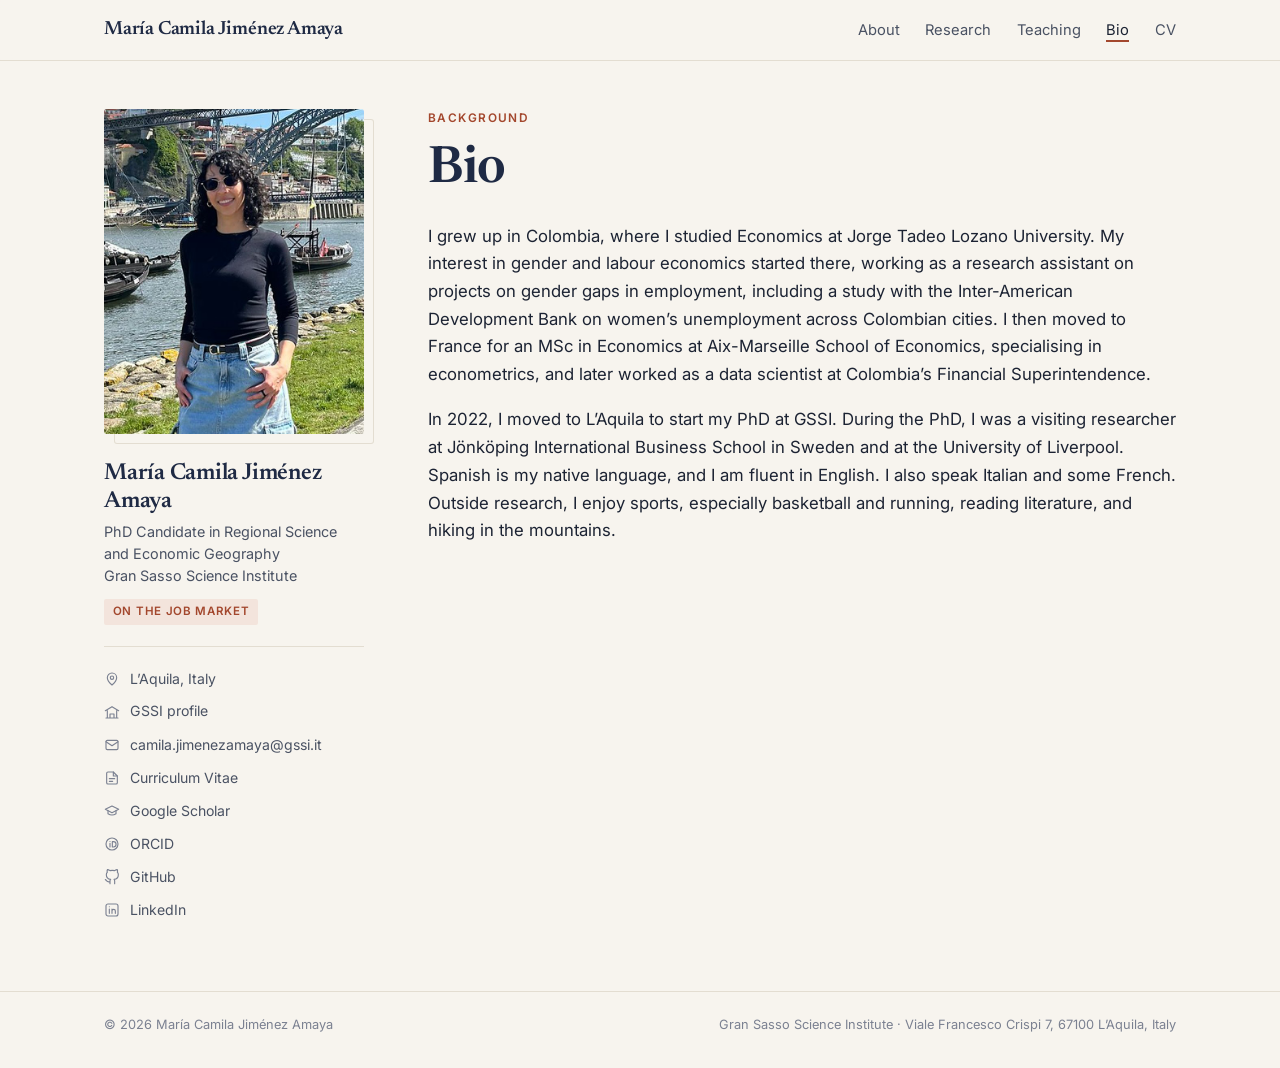
==== bio.html @ 584007d5 "Add Bio page and menu link Co-Authored-By: Claude Opus 5.5 <noreply@anthropic.com> Claude-Session: h" ====
<!DOCTYPE html>
<html lang="en">
<head>
  <meta charset="utf-8">
  <meta name="viewport" content="width=device-width, initial-scale=1">
  <title>Bio · María Camila Jiménez Amaya</title>
  <meta name="description" content="María Camila Jiménez Amaya, PhD candidate in Regional Science and Economic Geography at the Gran Sasso Science Institute. Labor economics, gender gaps and regional labor markets.">
  <meta name="author" content="María Camila Jiménez Amaya">
  <meta property="og:title" content="Bio · María Camila Jiménez Amaya">
  <meta property="og:description" content="María Camila Jiménez Amaya, PhD candidate in Regional Science and Economic Geography at the Gran Sasso Science Institute. Labor economics, gender gaps and regional labor markets.">
  <meta property="og:type" content="website">
  <link rel="icon" href="assets/img/favicon.svg" type="image/svg+xml">
  <link rel="preconnect" href="https://fonts.googleapis.com">
  <link rel="preconnect" href="https://fonts.gstatic.com" crossorigin>
  <link href="https://fonts.googleapis.com/css2?family=Inter:wght@400;500;600;700&family=Newsreader:ital,opsz,wght@0,6..72,400;0,6..72,600;1,6..72,400&display=swap" rel="stylesheet">
  <link rel="stylesheet" href="assets/css/style.css">
</head>
<body>
<a class="skip-link" href="#content">Skip to content</a>

<header class="site-header">
  <div class="inner">
    <a class="brand" href="index.html">María Camila Jiménez Amaya</a>
    <nav aria-label="Main">
      <ul class="nav">
        <li><a href="index.html">About</a></li>
        <li><a href="research.html">Research</a></li>
        <li><a href="teaching.html">Teaching</a></li>
        <li><a href="bio.html" aria-current="page">Bio</a></li>
        <li><a href="files/CV_Jimenez_Amaya.pdf">CV</a></li>
      </ul>
    </nav>
  </div>
</header>

<div class="layout">

  <aside class="profile" aria-label="Profile">
    <img class="portrait" src="assets/img/profile.jpg" alt="Portrait of María Camila Jiménez Amaya" width="640" height="800">
    <h2>María Camila Jiménez Amaya</h2>
    <p class="role">PhD Candidate in Regional Science and Economic Geography<br>Gran Sasso Science Institute</p>
    <span class="jm-badge">On the job market</span>
    <ul>
      <li><svg class="icon" viewBox="0 0 24 24" fill="none" stroke="currentColor" stroke-width="1.7" stroke-linecap="round" stroke-linejoin="round" aria-hidden="true"><path d="M12 21s-7-6.2-7-11a7 7 0 0 1 14 0c0 4.8-7 11-7 11z"/><circle cx="12" cy="10" r="2.5"/></svg>L’Aquila, Italy</li>
      <li><svg class="icon" viewBox="0 0 24 24" fill="none" stroke="currentColor" stroke-width="1.7" stroke-linecap="round" stroke-linejoin="round" aria-hidden="true"><path d="M3 21h18M5 21V10M19 21V10M9 21v-6h6v6M2 10l10-6 10 6"/></svg><a href="https://www.gssi.it/people/students/students-social-science-gssi-cities/item/20030-jimenez-amaya-maria-camila">GSSI profile</a></li>
      <li><svg class="icon" viewBox="0 0 24 24" fill="none" stroke="currentColor" stroke-width="1.7" stroke-linecap="round" stroke-linejoin="round" aria-hidden="true"><rect x="3" y="5" width="18" height="14" rx="2"/><path d="m3 7 9 6 9-6"/></svg><a href="mailto:camila.jimenezamaya@gssi.it">camila.jimenezamaya@gssi.it</a></li>
      <li><svg class="icon" viewBox="0 0 24 24" fill="none" stroke="currentColor" stroke-width="1.7" stroke-linecap="round" stroke-linejoin="round" aria-hidden="true"><path d="M14 3H6a2 2 0 0 0-2 2v14a2 2 0 0 0 2 2h12a2 2 0 0 0 2-2V9z"/><path d="M14 3v6h6M8 13h8M8 17h5"/></svg><a href="files/CV_Jimenez_Amaya.pdf">Curriculum Vitae</a></li>
      <li><svg class="icon" viewBox="0 0 24 24" fill="none" stroke="currentColor" stroke-width="1.7" stroke-linecap="round" stroke-linejoin="round" aria-hidden="true"><path d="M2 9.5 12 4.5l10 5-10 5z"/><path d="M6 11.5v4.5c3.3 2.2 8.7 2.2 12 0v-4.5"/></svg><a href="https://scholar.google.com/citations?user=z1n71UMAAAAJ&amp;hl=en">Google Scholar</a></li>
      <li><svg class="icon" viewBox="0 0 24 24" fill="none" stroke="currentColor" stroke-width="1.7" stroke-linecap="round" stroke-linejoin="round" aria-hidden="true"><circle cx="12" cy="12" r="9"/><path d="M9 8.2v.01M9 10.8V16.5M12.5 8.5h1.6a4 4 0 0 1 0 8h-1.6z"/></svg><a href="https://orcid.org/0000-0001-6446-1779">ORCID</a></li>
      <li><svg class="icon" viewBox="0 0 24 24" fill="none" stroke="currentColor" stroke-width="1.7" stroke-linecap="round" stroke-linejoin="round" aria-hidden="true"><path d="M9 19c-5 1.5-5-2.5-7-3m14 6v-3.87a3.37 3.37 0 0 0-.94-2.61c3.14-.35 6.44-1.54 6.44-7A5.44 5.44 0 0 0 20 4.77 5.07 5.07 0 0 0 19.91 1S18.73.65 16 2.48a13.38 13.38 0 0 0-7 0C6.27.65 5.09 1 5.09 1A5.07 5.07 0 0 0 5 4.77a5.44 5.44 0 0 0-1.5 3.78c0 5.42 3.3 6.61 6.44 7A3.37 3.37 0 0 0 9 18.13V22"/></svg><a href="https://github.com/mariacjimeneza">GitHub</a></li>
      <li><svg class="icon" viewBox="0 0 24 24" fill="none" stroke="currentColor" stroke-width="1.7" stroke-linecap="round" stroke-linejoin="round" aria-hidden="true"><rect x="3" y="3" width="18" height="18" rx="3"/><path d="M8 10.5V17M8 7.2v.01M12 17v-6.5M12 13.5a2.5 2.5 0 0 1 5 0V17"/></svg><a href="https://www.linkedin.com/in/mar%C3%ADa-camila-jim%C3%A9nez-amaya-291373195/">LinkedIn</a></li>
    </ul>
  </aside>

  <main id="content">

    <p class="eyebrow">Background</p>
    <h1>Bio</h1>

    <div class="lede">
      <p>I grew up in Colombia, where I studied Economics at Jorge Tadeo Lozano University. My interest in gender
      and labour economics started there, working as a research assistant on projects on gender gaps in
      employment, including a study with the Inter-American Development Bank on women’s unemployment across
      Colombian cities. I then moved to France for an MSc in Economics at Aix-Marseille School of Economics,
      specialising in econometrics, and later worked as a data scientist at Colombia’s Financial Superintendence.</p>

      <p>In 2022, I moved to L’Aquila to start my PhD at GSSI. During the PhD, I was a visiting researcher at
      Jönköping International Business School in Sweden and at the University of Liverpool. Spanish is my native
      language, and I am fluent in English. I also speak Italian and some French. Outside research, I enjoy
      sports, especially basketball and running, reading literature, and hiking in the mountains.</p>
    </div>

  </main>
</div>

<footer class="site-footer">
  <div class="inner">
    <span>© 2026 María Camila Jiménez Amaya</span>
    <span>Gran Sasso Science Institute · Viale Francesco Crispi 7, 67100 L’Aquila, Italy</span>
  </div>
</footer>
</body>
</html>
---- assets/css/style.css ----
/* ==========================================================================
   María Camila Jiménez Amaya — personal academic website
   Plain HTML/CSS, no build step. Colours and fonts are set in :root below.
   ========================================================================== */

:root {
  --bg: #f7f4ee;          /* warm paper */
  --surface: #fffdf9;     /* cards */
  --ink: #1c2333;         /* body text */
  --ink-soft: #4a5263;    /* secondary text */
  --muted: #7b8191;       /* dates, meta */
  --rule: #e3ddd1;        /* hairlines */
  --accent: #a3472d;      /* terracotta: labels, links on hover */
  --accent-soft: #f3e4dc;
  --navy: #1f2a44;        /* buttons, name */
  --link: #24467a;

  --serif: "Newsreader", "Source Serif 4", Georgia, "Times New Roman", serif;
  --sans: "Inter", -apple-system, BlinkMacSystemFont, "Segoe UI", Roboto, Helvetica, Arial, sans-serif;

  --maxw: 1120px;
  --sidebar: 260px;
}

*,
*::before,
*::after { box-sizing: border-box; }

html { -webkit-text-size-adjust: 100%; scroll-behavior: smooth; }

body {
  margin: 0;
  background: var(--bg);
  color: var(--ink);
  font-family: var(--sans);
  font-size: 16px;
  line-height: 1.65;
  -webkit-font-smoothing: antialiased;
}

a { color: var(--link); text-decoration: none; border-bottom: 1px solid transparent; transition: color .15s, border-color .15s; }
a:hover { color: var(--accent); border-bottom-color: currentColor; }
a:focus-visible, button:focus-visible, summary:focus-visible { outline: 2px solid var(--accent); outline-offset: 3px; border-radius: 2px; }

img { max-width: 100%; display: block; }

.skip-link { position: absolute; left: -9999px; }
.skip-link:focus { left: 1rem; top: 1rem; background: var(--navy); color: #fff; padding: .5rem .75rem; z-index: 10; }

/* ---------- Top navigation ---------- */
.site-header {
  position: sticky; top: 0; z-index: 5;
  background: rgba(247, 244, 238, .92);
  backdrop-filter: saturate(140%) blur(6px);
  border-bottom: 1px solid var(--rule);
}
.site-header .inner {
  max-width: var(--maxw); margin: 0 auto; padding: .9rem 1.5rem;
  display: flex; align-items: center; justify-content: space-between; gap: 1rem;
}
.brand { font-family: var(--serif); font-size: 1.2rem; font-weight: 600; color: var(--navy); border: 0; letter-spacing: -.01em; }
.brand:hover { border: 0; color: var(--navy); }
.nav { display: flex; gap: 1.6rem; list-style: none; margin: 0; padding: 0; font-size: .92rem; }
.nav a { color: var(--ink-soft); border: 0; padding: .2rem 0; }
.nav a:hover { color: var(--ink); }
.nav a[aria-current="page"] { color: var(--ink); box-shadow: inset 0 -2px 0 var(--accent); }

/* ---------- Page layout ---------- */
.layout {
  max-width: var(--maxw); margin: 0 auto; padding: 3rem 1.5rem 4rem;
  display: grid; grid-template-columns: var(--sidebar) minmax(0, 1fr); gap: 4rem;
}

/* ---------- Sidebar (profile) ---------- */
.profile { position: sticky; top: 5.5rem; align-self: start; }
.portrait {
  width: 100%; height: auto; aspect-ratio: 4 / 5; object-fit: cover; object-position: center top;
  border-radius: 3px;
  box-shadow: 10px 10px 0 -1px var(--bg), 10px 10px 0 0 var(--rule);
}
/* Placeholder shown until a photo is added (see README). */
.portrait.placeholder {
  display: grid; place-items: center;
  background: linear-gradient(160deg, #e9e2d5, #d9cfbf);
  font-family: var(--serif); font-size: 3.4rem; color: var(--navy); letter-spacing: .02em;
}
.profile h2 { font-family: var(--serif); font-weight: 600; font-size: 1.45rem; line-height: 1.2; margin: 1.6rem 0 .35rem; color: var(--navy); letter-spacing: -.01em; }
.profile .role { margin: 0; font-size: .9rem; color: var(--ink-soft); line-height: 1.5; }
.profile .jm-badge {
  display: inline-block; margin-top: .8rem; padding: .22rem .55rem;
  font-size: .72rem; font-weight: 600; letter-spacing: .06em; text-transform: uppercase;
  color: var(--accent); background: var(--accent-soft); border-radius: 2px;
}
.profile ul { list-style: none; padding: 0; margin: 1.3rem 0 0; border-top: 1px solid var(--rule); padding-top: 1rem; font-size: .88rem; }
.profile li { display: flex; align-items: center; gap: .6rem; padding: .28rem 0; color: var(--ink-soft); }
.profile li a { color: var(--ink-soft); }
.profile li a:hover { color: var(--accent); }
.icon { width: 16px; height: 16px; flex: none; color: var(--muted); }

/* ---------- Main content ---------- */
main { min-width: 0; }
.eyebrow {
  font-size: .74rem; font-weight: 600; letter-spacing: .12em; text-transform: uppercase;
  color: var(--accent); margin: 0 0 .9rem;
}
h1 {
  font-family: var(--serif); font-weight: 600; color: var(--navy);
  font-size: clamp(2.2rem, 4.2vw, 3.2rem); line-height: 1.08; letter-spacing: -.02em;
  margin: 0 0 1.5rem;
}
h2.section {
  font-family: var(--serif); font-weight: 600; color: var(--navy);
  font-size: 1.6rem; letter-spacing: -.01em; margin: 3.2rem 0 1.2rem;
  padding-top: 1.4rem; border-top: 1px solid var(--rule);
}
h3 { font-family: var(--serif); font-weight: 600; color: var(--navy); }

.lede p { font-size: 1.05rem; color: var(--ink); margin: 0 0 1.1rem; max-width: 68ch; }
.lede strong { color: var(--navy); }

.callout {
  border-left: 3px solid var(--accent); background: var(--surface);
  padding: .9rem 1.1rem; margin: 1.6rem 0; max-width: 68ch; font-size: .98rem;
}
.callout strong { color: var(--navy); }

.actions { display: flex; flex-wrap: wrap; gap: .6rem; margin: 1.6rem 0 0; }
.btn {
  display: inline-flex; align-items: center; gap: .4rem;
  font-size: .86rem; font-weight: 600; padding: .55rem 1rem; border-radius: 2px;
  border: 1px solid var(--navy); color: var(--navy); background: transparent;
}
.btn:hover { background: var(--navy); color: #fff; border-color: var(--navy); }
.btn.solid { background: var(--navy); color: #fff; }
.btn.solid:hover { background: var(--accent); border-color: var(--accent); }

.tags { display: flex; flex-wrap: wrap; gap: .45rem; padding: 0; margin: 0; list-style: none; }
.tags li {
  font-size: .8rem; padding: .25rem .6rem; border: 1px solid var(--rule); background: var(--surface);
  border-radius: 2px; color: var(--ink-soft);
}

/* Timeline-style lists (education, experience) */
.entries { list-style: none; padding: 0; margin: 0; }
.entries li { display: grid; grid-template-columns: 8.5rem 1fr; gap: 1.2rem; padding: .7rem 0; border-bottom: 1px dashed var(--rule); }
.entries li:last-child { border-bottom: 0; }
.entries .when { font-size: .84rem; color: var(--muted); font-variant-numeric: tabular-nums; padding-top: .1rem; }
.entries .what { font-size: .96rem; }
.entries .what b { color: var(--navy); font-weight: 600; }
.entries .what span { display: block; color: var(--ink-soft); font-size: .9rem; }

/* ---------- Research: paper cards (Karge-style) ---------- */
.paper {
  display: grid; grid-template-columns: minmax(200px, 15rem) 1fr; gap: 2rem;
  background: var(--surface); border: 1px solid var(--rule); border-top: 3px solid var(--accent);
  padding: 1.8rem; margin: 0 0 1.4rem;
}
.paper .label { font-size: .7rem; font-weight: 700; letter-spacing: .12em; text-transform: uppercase; color: var(--accent); margin: 0 0 .7rem; }
.paper h3 { font-size: 1.55rem; line-height: 1.15; margin: 0 0 .6rem; letter-spacing: -.01em; }
.paper .authors { font-size: .88rem; color: var(--ink-soft); font-style: italic; margin: 0 0 1rem; }
.paper .abstract { font-size: .95rem; color: var(--ink); margin: 0; }
.paper .abstract p { margin: 0 0 .8rem; }
.paper.wip { border-top-color: var(--rule); }
.paper.wip .label { color: var(--muted); }

/* Publication list */
.pubs { list-style: none; padding: 0; margin: 0; }
.pubs > li { padding: 1.1rem 0; border-bottom: 1px solid var(--rule); }
.pubs > li:last-child { border-bottom: 0; }
.pub-title { font-family: var(--serif); font-size: 1.18rem; font-weight: 600; color: var(--navy); line-height: 1.3; margin: 0 0 .25rem; }
.pub-meta { font-size: .9rem; color: var(--ink-soft); margin: 0; }
.pub-meta em { color: var(--ink); }
.pub-links { display: flex; flex-wrap: wrap; gap: 1rem; margin-top: .5rem; font-size: .84rem; }
.pub-links a, .pub-links summary { font-weight: 600; }
details summary { cursor: pointer; color: var(--link); list-style: none; display: inline; }
details summary::-webkit-details-marker { display: none; }
details summary::after { content: " +"; }
details[open] summary::after { content: " −"; }
details[open] summary { color: var(--accent); }
details .abstract-text { font-size: .92rem; color: var(--ink-soft); margin: .6rem 0 0; max-width: 72ch; }
.pub-row { display: flex; flex-wrap: wrap; gap: 1rem; align-items: baseline; margin-top: .5rem; font-size: .84rem; }

/* ---------- Teaching (Champalaune-style) ---------- */
.inst { margin: 0 0 2rem; }
.inst h3 { font-size: 1.2rem; margin: 0 0 .6rem; }
.courses { list-style: none; padding: 0; margin: 0; }
.courses li { padding: .55rem 0 .55rem 1rem; border-left: 2px solid var(--rule); margin-bottom: .4rem; }
.courses .course { font-weight: 600; color: var(--ink); }
.courses .term { font-style: italic; color: var(--muted); font-weight: 400; }
.courses .detail { display: block; font-size: .9rem; color: var(--ink-soft); }

/* Placeholder marker — search the code for "TODO" to find every one. */
.todo { background: #fff3c4; color: #6b5200; padding: 0 .25rem; border-radius: 2px; font-style: normal; }

/* ---------- Footer ---------- */
.site-footer { border-top: 1px solid var(--rule); }
.site-footer .inner { max-width: var(--maxw); margin: 0 auto; padding: 1.4rem 1.5rem 2rem; font-size: .8rem; color: var(--muted); display: flex; justify-content: space-between; flex-wrap: wrap; gap: .5rem; }
.site-footer a { color: var(--muted); }

/* ---------- Responsive ---------- */
@media (max-width: 900px) {
  .layout { grid-template-columns: 1fr; gap: 2.5rem; padding-top: 2rem; }
  .profile { position: static; display: grid; grid-template-columns: 120px 1fr; gap: 0 1.3rem; align-items: start; }
  .portrait { grid-row: span 4; box-shadow: none; }
  .portrait.placeholder { font-size: 2rem; }
  .profile h2 { margin-top: 0; }
  .profile ul { grid-column: 1 / -1; }
  .paper { grid-template-columns: 1fr; gap: 1rem; padding: 1.4rem; }
}
@media (max-width: 560px) {
  .site-header .inner { flex-direction: column; align-items: flex-start; gap: .4rem; }
  .nav { gap: 1.1rem; }
  .entries li { grid-template-columns: 1fr; gap: .1rem; }
  .profile { grid-template-columns: 96px 1fr; }
}

@media print {
  .site-header, .profile ul, .actions, .site-footer { display: none; }
  .layout { display: block; padding: 0; }
  body { background: #fff; }
}
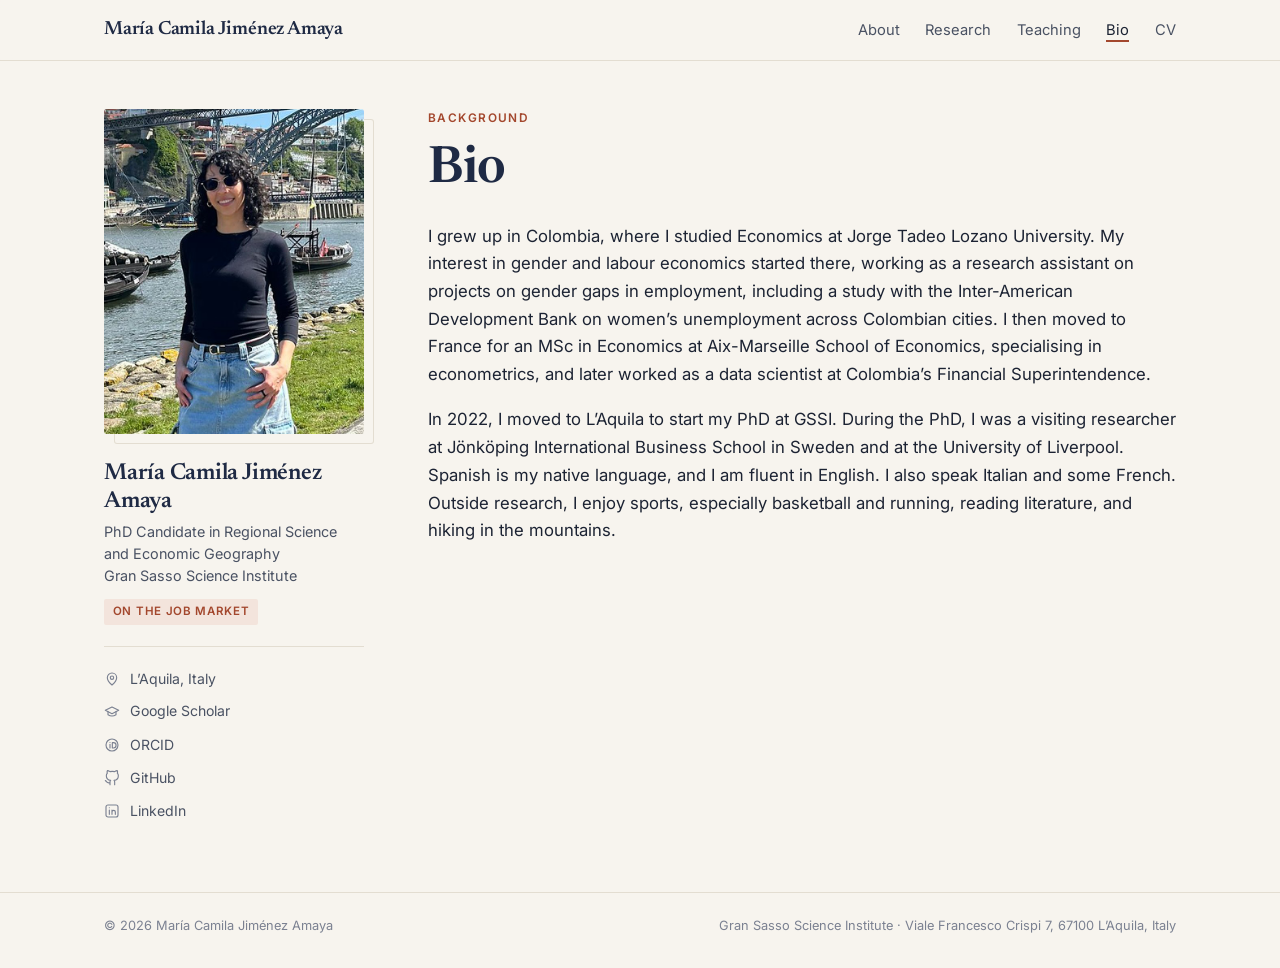
==== commit 6b541d8e: "Sidebar: remove email, CV and GSSI profile links Co-Authored-By: Claude Opus 5.5 <noreply@anthropic." ====
--- a/bio.html
+++ b/bio.html
@@ -42,9 +42,6 @@
     <span class="jm-badge">On the job market</span>
     <ul>
       <li><svg class="icon" viewBox="0 0 24 24" fill="none" stroke="currentColor" stroke-width="1.7" stroke-linecap="round" stroke-linejoin="round" aria-hidden="true"><path d="M12 21s-7-6.2-7-11a7 7 0 0 1 14 0c0 4.8-7 11-7 11z"/><circle cx="12" cy="10" r="2.5"/></svg>L’Aquila, Italy</li>
-      <li><svg class="icon" viewBox="0 0 24 24" fill="none" stroke="currentColor" stroke-width="1.7" stroke-linecap="round" stroke-linejoin="round" aria-hidden="true"><path d="M3 21h18M5 21V10M19 21V10M9 21v-6h6v6M2 10l10-6 10 6"/></svg><a href="https://www.gssi.it/people/students/students-social-science-gssi-cities/item/20030-jimenez-amaya-maria-camila">GSSI profile</a></li>
-      <li><svg class="icon" viewBox="0 0 24 24" fill="none" stroke="currentColor" stroke-width="1.7" stroke-linecap="round" stroke-linejoin="round" aria-hidden="true"><rect x="3" y="5" width="18" height="14" rx="2"/><path d="m3 7 9 6 9-6"/></svg><a href="mailto:camila.jimenezamaya@gssi.it">camila.jimenezamaya@gssi.it</a></li>
-      <li><svg class="icon" viewBox="0 0 24 24" fill="none" stroke="currentColor" stroke-width="1.7" stroke-linecap="round" stroke-linejoin="round" aria-hidden="true"><path d="M14 3H6a2 2 0 0 0-2 2v14a2 2 0 0 0 2 2h12a2 2 0 0 0 2-2V9z"/><path d="M14 3v6h6M8 13h8M8 17h5"/></svg><a href="files/CV_Jimenez_Amaya.pdf">Curriculum Vitae</a></li>
       <li><svg class="icon" viewBox="0 0 24 24" fill="none" stroke="currentColor" stroke-width="1.7" stroke-linecap="round" stroke-linejoin="round" aria-hidden="true"><path d="M2 9.5 12 4.5l10 5-10 5z"/><path d="M6 11.5v4.5c3.3 2.2 8.7 2.2 12 0v-4.5"/></svg><a href="https://scholar.google.com/citations?user=z1n71UMAAAAJ&amp;hl=en">Google Scholar</a></li>
       <li><svg class="icon" viewBox="0 0 24 24" fill="none" stroke="currentColor" stroke-width="1.7" stroke-linecap="round" stroke-linejoin="round" aria-hidden="true"><circle cx="12" cy="12" r="9"/><path d="M9 8.2v.01M9 10.8V16.5M12.5 8.5h1.6a4 4 0 0 1 0 8h-1.6z"/></svg><a href="https://orcid.org/0000-0001-6446-1779">ORCID</a></li>
       <li><svg class="icon" viewBox="0 0 24 24" fill="none" stroke="currentColor" stroke-width="1.7" stroke-linecap="round" stroke-linejoin="round" aria-hidden="true"><path d="M9 19c-5 1.5-5-2.5-7-3m14 6v-3.87a3.37 3.37 0 0 0-.94-2.61c3.14-.35 6.44-1.54 6.44-7A5.44 5.44 0 0 0 20 4.77 5.07 5.07 0 0 0 19.91 1S18.73.65 16 2.48a13.38 13.38 0 0 0-7 0C6.27.65 5.09 1 5.09 1A5.07 5.07 0 0 0 5 4.77a5.44 5.44 0 0 0-1.5 3.78c0 5.42 3.3 6.61 6.44 7A3.37 3.37 0 0 0 9 18.13V22"/></svg><a href="https://github.com/mariacjimeneza">GitHub</a></li>
